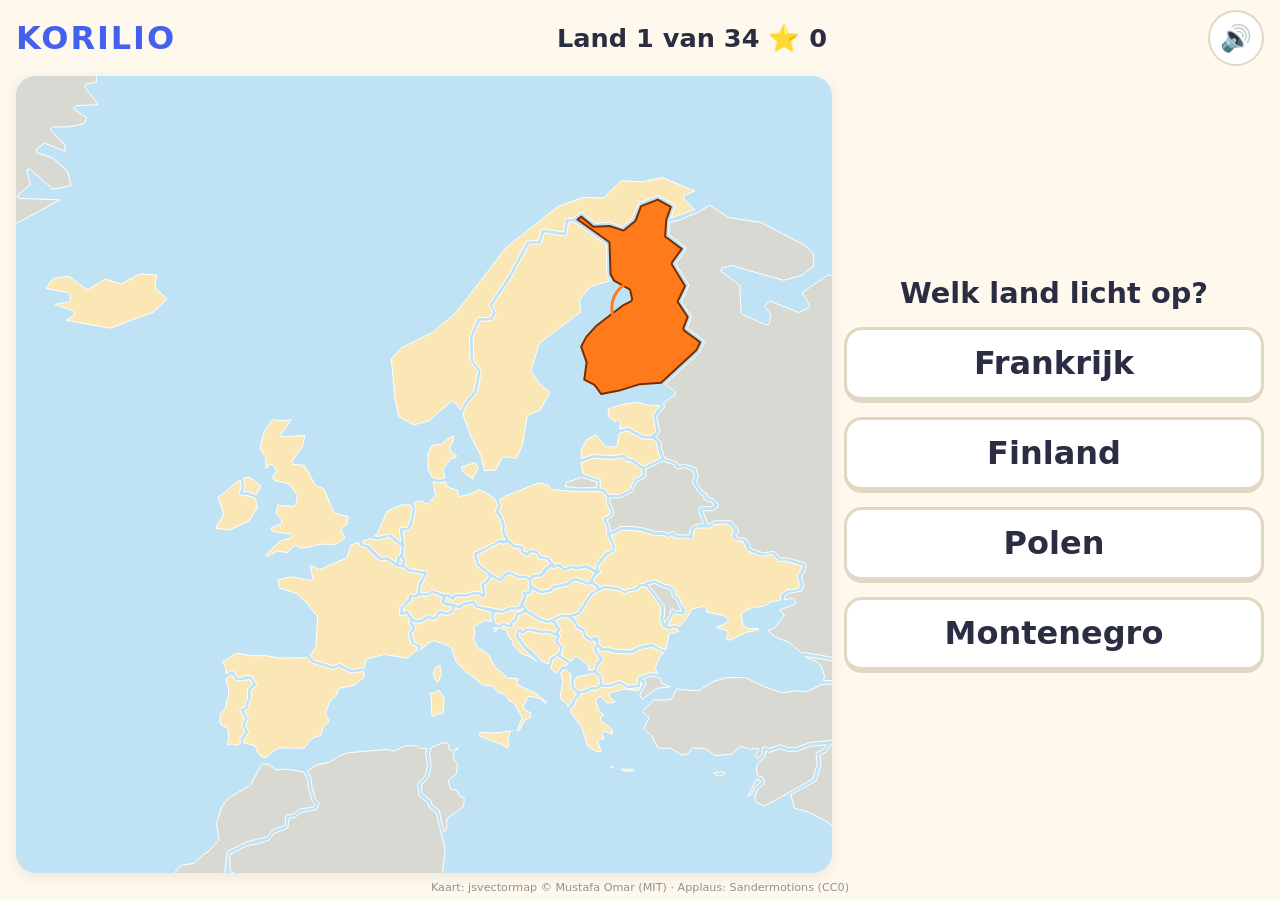
==== index.html @ 7fd8383e "Replace crowd cheer with a small applause Correct answers now get about 2 seconds of soft applause, " ====
<!doctype html>
<html lang="nl">
<head>
  <meta charset="utf-8">
  <meta name="viewport" content="width=device-width, initial-scale=1, viewport-fit=cover">
  <meta name="apple-mobile-web-app-capable" content="yes">
  <meta name="mobile-web-app-capable" content="yes">
  <meta name="apple-mobile-web-app-title" content="KORILIO">
  <meta name="theme-color" content="#bfe3f5">
  <title>KORILIO – Zoek het land</title>
  <link rel="stylesheet" href="css/style.css">
</head>
<body>
  <div class="app">
    <header class="bar">
      <h1 class="logo">KORILIO</h1>
      <div class="progress" id="progress" aria-live="polite"></div>
      <button class="icon-btn" id="sound-toggle" type="button" aria-label="Geluid aan">🔊</button>
    </header>

    <main class="stage">
      <div class="map-wrap">
        <svg id="map" role="img" aria-label="Kaart van Europa waarop één land oplicht"
             preserveAspectRatio="xMidYMid meet"></svg>
      </div>

      <section class="panel">
        <p class="prompt" id="prompt">Welk land licht op?</p>
        <div class="choices" id="choices"></div>
      </section>
    </main>

    <footer class="credit">Kaart: jsvectormap © Mustafa Omar (MIT) · Applaus: Sandermotions (CC0)</footer>
  </div>

  <div class="overlay" id="summary" hidden>
    <div class="card">
      <div class="stars" id="summary-stars"></div>
      <h2 id="summary-title">Goed gedaan!</h2>
      <p id="summary-text"></p>
      <button class="big-btn" id="play-again" type="button">Nog een keer</button>
    </div>
  </div>

  <div class="error-box" id="error-box" hidden></div>

  <script type="module" src="js/main.js"></script>
</body>
</html>
---- css/style.css ----
:root {
  --bg: #fff8ec;
  --ink: #2b2d42;
  --sea: #bfe3f5;
  --land-context: #d9d9d4;
  --land: #fbe7b6;
  --border: #ffffff;
  --target: #ff7a1a;
  --correct: #2bb673;
  --wrong: #b9b9c3;
  --btn: #ffffff;
  --btn-edge: #e2d7c3;
  --accent: #4361ee;
}

* { box-sizing: border-box; }

html, body {
  margin: 0;
  height: 100%;
  overflow: hidden;
  overscroll-behavior: none;
  background: var(--bg);
  color: var(--ink);
  font-family: system-ui, -apple-system, "Segoe UI", Roboto, sans-serif;
  touch-action: manipulation;
  -webkit-user-select: none;
  user-select: none;
  -webkit-touch-callout: none;
  -webkit-tap-highlight-color: transparent;
  -webkit-text-size-adjust: 100%;
}

.app {
  height: 100vh;
  height: 100dvh;
  display: flex;
  flex-direction: column;
  padding: env(safe-area-inset-top) env(safe-area-inset-right) env(safe-area-inset-bottom) env(safe-area-inset-left);
}

.bar {
  display: flex;
  align-items: center;
  gap: 12px;
  padding: 10px 16px;
}

.logo {
  margin: 0;
  font-size: clamp(1.3rem, 2.5vw + 0.6rem, 2rem);
  font-weight: 900;
  letter-spacing: 0.06em;
  color: var(--accent);
}

.progress {
  flex: 1;
  text-align: center;
  font-size: clamp(1.1rem, 1.5vw + 0.7rem, 1.6rem);
  font-weight: 700;
  white-space: nowrap;
}

.icon-btn {
  width: 56px;
  height: 56px;
  border-radius: 50%;
  border: 2px solid var(--btn-edge);
  background: var(--btn);
  font-size: 1.6rem;
  cursor: pointer;
}

.stage {
  flex: 1;
  min-height: 0;
  display: flex;
  flex-direction: column;
  gap: 12px;
  padding: 0 16px 8px;
}

.map-wrap {
  flex: 1;
  min-height: 0;
  border-radius: 20px;
  overflow: hidden;
  background: var(--sea);
  box-shadow: 0 4px 16px rgba(0, 0, 0, 0.08);
}

#map {
  display: block;
  width: 100%;
  height: 100%;
  touch-action: none;
}

#map .sea { fill: var(--sea); }

#map path {
  stroke: var(--border);
  stroke-width: 1px;
  stroke-linejoin: round;
  vector-effect: non-scaling-stroke;
}

#map .context path { fill: var(--land-context); }
#map .playable path { fill: var(--land); transition: fill 0.25s; }

#map .playable path.target {
  fill: var(--target);
  stroke: #7a2e00;
  stroke-width: 2px;
  animation: glow 1.1s ease-in-out infinite alternate;
}

#map .playable path.correct {
  fill: var(--correct);
  stroke: #0d5c36;
  stroke-width: 2px;
}

#map .playable path.guess { fill: #a9a7d9; }

#map .ring {
  fill: none;
  stroke: var(--target);
  stroke-width: 3px;
  vector-effect: non-scaling-stroke;
  animation: ring 1.1s ease-out infinite;
  transform-box: fill-box;
  transform-origin: center;
}

@keyframes glow {
  from { fill: var(--target); }
  to { fill: #ffb23f; }
}

@keyframes ring {
  from { transform: scale(0.5); opacity: 1; }
  to { transform: scale(1.4); opacity: 0; }
}

.panel {
  display: flex;
  flex-direction: column;
  gap: 10px;
}

.prompt {
  margin: 0;
  text-align: center;
  font-size: clamp(1.2rem, 1.5vw + 0.8rem, 1.8rem);
  font-weight: 700;
  min-height: 1.4em;
}

.prompt.yay { color: var(--correct); }
.prompt.try { color: #c05a00; }

.choices {
  display: grid;
  grid-template-columns: 1fr 1fr;
  gap: 14px;
}

.choice, .big-btn {
  min-height: 76px;
  padding: 10px 14px;
  border-radius: 18px;
  border: 3px solid var(--btn-edge);
  border-bottom-width: 6px;
  background: var(--btn);
  color: var(--ink);
  font: inherit;
  font-size: clamp(1.25rem, 1.8vw + 0.7rem, 2rem);
  font-weight: 800;
  line-height: 1.1;
  cursor: pointer;
  transition: transform 0.08s, background 0.2s, border-color 0.2s;
}

.choice:active:not(:disabled), .big-btn:active {
  transform: translateY(3px);
  border-bottom-width: 3px;
}

@media (hover: hover) {
  .choice:hover:not(:disabled) { border-color: var(--accent); }
}

.choice.correct {
  background: var(--correct);
  border-color: #1d8a55;
  color: #fff;
  animation: pop 0.35s ease-out;
}

.choice.wrong {
  background: var(--wrong);
  border-color: #9a9aa6;
  color: #fff;
  animation: shake 0.4s;
}

.choice:disabled { cursor: default; }
.choice:disabled:not(.correct):not(.wrong) { opacity: 0.55; }

@keyframes pop {
  50% { transform: scale(1.08); }
}

@keyframes shake {
  20%, 60% { transform: translateX(-8px); }
  40%, 80% { transform: translateX(8px); }
}

.credit {
  text-align: center;
  font-size: 0.7rem;
  opacity: 0.5;
  padding: 0 0 6px;
}

@media (orientation: landscape) and (min-width: 700px) {
  .stage { flex-direction: row; }
  .map-wrap { flex: 1.8; }
  .panel {
    flex: 1;
    justify-content: center;
    max-width: 420px;
  }
  .choices { grid-template-columns: 1fr; }
}

.overlay {
  position: fixed;
  inset: 0;
  display: grid;
  place-items: center;
  background: rgba(43, 45, 66, 0.55);
  padding: 16px;
}

.overlay[hidden] { display: none; }

.card {
  background: var(--bg);
  border-radius: 28px;
  padding: 32px 28px;
  max-width: 480px;
  width: 100%;
  text-align: center;
  box-shadow: 0 10px 40px rgba(0, 0, 0, 0.25);
}

.card h2 { font-size: 2.2rem; margin: 8px 0; }
.card p { font-size: 1.3rem; margin: 0 0 24px; }
.stars { font-size: 3.5rem; letter-spacing: 0.1em; }

.big-btn {
  width: 100%;
  background: var(--accent);
  border-color: #2d46c7;
  color: #fff;
}

.error-box {
  position: fixed;
  left: 16px;
  right: 16px;
  bottom: 16px;
  padding: 12px 16px;
  background: #ffe1e1;
  border: 2px solid #d33;
  border-radius: 12px;
  font-size: 0.9rem;
}

@media (prefers-reduced-motion: reduce) {
  #map .playable path.target, #map .ring, .choice.correct, .choice.wrong { animation: none; }
}
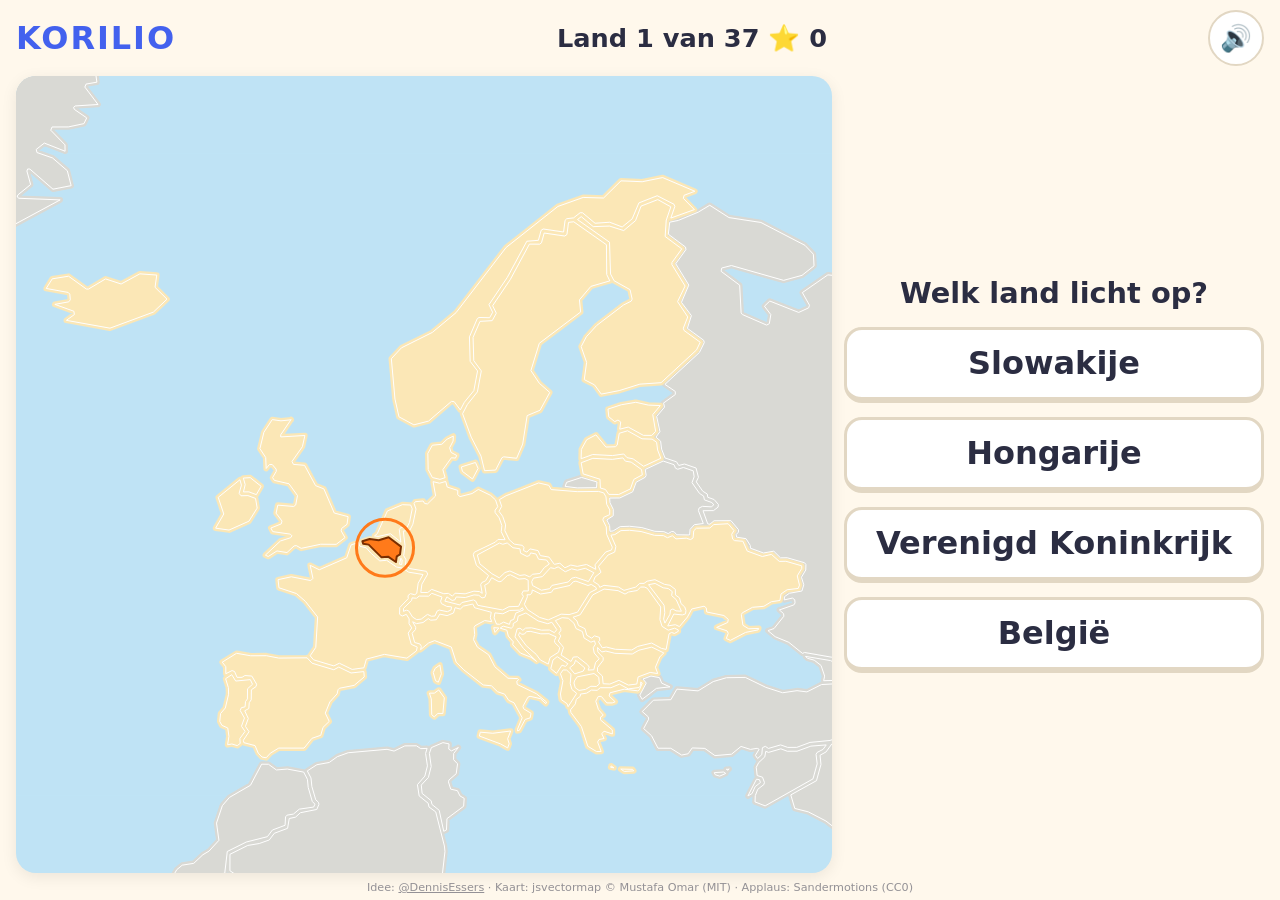
==== commit 9b58ee5d: "Credit the idea to @DennisEssers in the footer Co-Authored-By: Claude Opus 5.5 <noreply@anthropic.co" ====
--- a/index.html
+++ b/index.html
@@ -30,7 +30,7 @@
       </section>
     </main>
 
-    <footer class="credit">Kaart: jsvectormap © Mustafa Omar (MIT) · Applaus: Sandermotions (CC0)</footer>
+    <footer class="credit">Idee: <a href="https://x.com/DennisEssers" target="_blank" rel="noopener">@DennisEssers</a> · Kaart: jsvectormap © Mustafa Omar (MIT) · Applaus: Sandermotions (CC0)</footer>
   </div>
 
   <div class="overlay" id="summary" hidden>
--- a/css/style.css
+++ b/css/style.css
@@ -106,6 +106,10 @@
   vector-effect: non-scaling-stroke;
 }
 
+#map .base path { stroke-width: 1.2px; vector-effect: none; }
+#map .base .base-context { fill: var(--land-context); stroke: var(--land-context); }
+#map .base .base-playable { fill: var(--land); stroke: var(--land); }
+
 #map .context path { fill: var(--land-context); }
 #map .playable path { fill: var(--land); transition: fill 0.25s; }
 
@@ -132,6 +136,20 @@
   animation: ring 1.1s ease-out infinite;
   transform-box: fill-box;
   transform-origin: center;
+}
+
+#map .dot {
+  fill: var(--target);
+  stroke: #7a2e00;
+  stroke-width: 2px;
+  vector-effect: non-scaling-stroke;
+  animation: glow 1.1s ease-in-out infinite alternate;
+}
+
+#map .dot.correct {
+  fill: var(--correct);
+  stroke: #0d5c36;
+  animation: none;
 }
 
 @keyframes glow {
@@ -225,6 +243,8 @@
   padding: 0 0 6px;
 }
 
+.credit a { color: inherit; }
+
 @media (orientation: landscape) and (min-width: 700px) {
   .stage { flex-direction: row; }
   .map-wrap { flex: 1.8; }
@@ -281,5 +301,5 @@
 }
 
 @media (prefers-reduced-motion: reduce) {
-  #map .playable path.target, #map .ring, .choice.correct, .choice.wrong { animation: none; }
-}
+  #map .playable path.target, #map .ring, #map .dot, .choice.correct, .choice.wrong { animation: none; }
+}
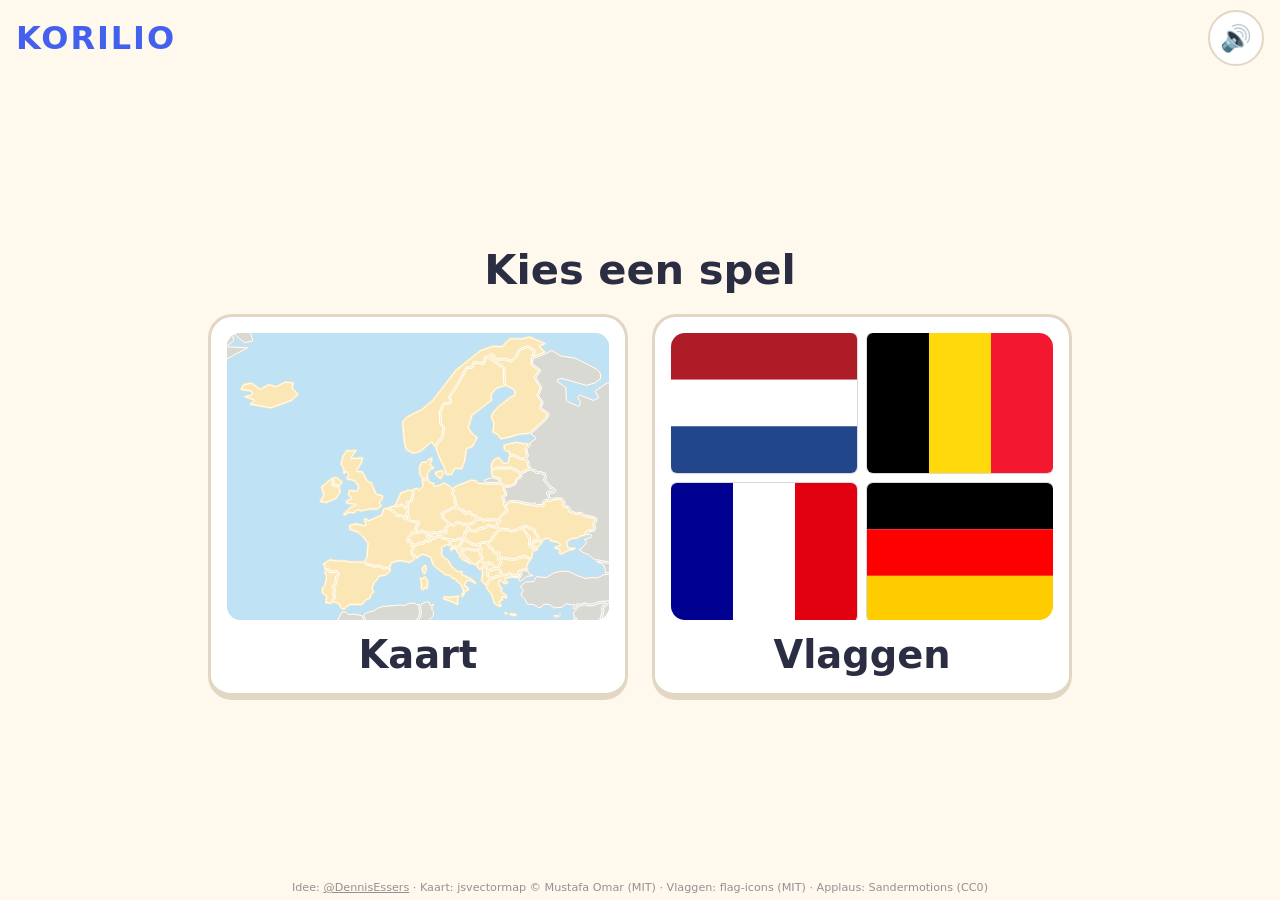
==== commit 3b62af02: "Add flag game and an opening menu (Kaart / Vlaggen) The new Vlaggen module shows the flag of one of " ====
--- a/index.html
+++ b/index.html
@@ -7,30 +7,55 @@
   <meta name="mobile-web-app-capable" content="yes">
   <meta name="apple-mobile-web-app-title" content="KORILIO">
   <meta name="theme-color" content="#bfe3f5">
-  <title>KORILIO – Zoek het land</title>
+  <title>KORILIO – Kaart en vlaggen</title>
   <link rel="stylesheet" href="css/style.css">
 </head>
-<body>
+<body data-screen="menu">
   <div class="app">
     <header class="bar">
+      <button class="icon-btn game-only" id="home" type="button" aria-label="Menu">🏠</button>
       <h1 class="logo">KORILIO</h1>
-      <div class="progress" id="progress" aria-live="polite"></div>
+      <div class="progress game-only" id="progress" aria-live="polite"></div>
       <button class="icon-btn" id="sound-toggle" type="button" aria-label="Geluid aan">🔊</button>
     </header>
 
+    <section class="menu" id="menu">
+      <h2 class="menu-title">Kies een spel</h2>
+      <div class="menu-cards">
+        <button class="menu-card" type="button" data-mode="kaart">
+          <span class="menu-pic">
+            <svg id="menu-map" class="map-svg" aria-hidden="true" preserveAspectRatio="xMidYMid slice"></svg>
+          </span>
+          <span class="menu-label">Kaart</span>
+        </button>
+        <button class="menu-card" type="button" data-mode="vlaggen">
+          <span class="menu-pic menu-flags" aria-hidden="true">
+            <img src="flags/nl.svg" alt=""><img src="flags/be.svg" alt=""><img src="flags/fr.svg" alt=""><img src="flags/de.svg" alt="">
+          </span>
+          <span class="menu-label">Vlaggen</span>
+        </button>
+      </div>
+    </section>
+
     <main class="stage">
-      <div class="map-wrap">
-        <svg id="map" role="img" aria-label="Kaart van Europa waarop één land oplicht"
+      <div class="view map-wrap">
+        <svg id="map" class="map-svg" role="img" aria-label="Kaart van Europa waarop één land oplicht"
              preserveAspectRatio="xMidYMid meet"></svg>
       </div>
 
+      <div class="view flag-wrap">
+        <div class="flag-frame">
+          <img id="flag" alt="Vlag van een Europees land" draggable="false">
+        </div>
+      </div>
+
       <section class="panel">
-        <p class="prompt" id="prompt">Welk land licht op?</p>
+        <p class="prompt" id="prompt"></p>
         <div class="choices" id="choices"></div>
       </section>
     </main>
 
-    <footer class="credit">Idee: <a href="https://x.com/DennisEssers" target="_blank" rel="noopener">@DennisEssers</a> · Kaart: jsvectormap © Mustafa Omar (MIT) · Applaus: Sandermotions (CC0)</footer>
+    <footer class="credit">Idee: <a href="https://x.com/DennisEssers" target="_blank" rel="noopener">@DennisEssers</a> · Kaart: jsvectormap © Mustafa Omar (MIT) · Vlaggen: flag-icons (MIT) · Applaus: Sandermotions (CC0)</footer>
   </div>
 
   <div class="overlay" id="summary" hidden>
@@ -38,7 +63,10 @@
       <div class="stars" id="summary-stars"></div>
       <h2 id="summary-title">Goed gedaan!</h2>
       <p id="summary-text"></p>
-      <button class="big-btn" id="play-again" type="button">Nog een keer</button>
+      <div class="card-buttons">
+        <button class="big-btn" id="play-again" type="button">Nog een keer</button>
+        <button class="big-btn secondary" id="summary-menu" type="button">Menu</button>
+      </div>
     </div>
   </div>
 
--- a/css/style.css
+++ b/css/style.css
@@ -62,6 +62,8 @@
   white-space: nowrap;
 }
 
+#sound-toggle { margin-left: auto; }
+
 .icon-btn {
   width: 56px;
   height: 56px;
@@ -81,54 +83,182 @@
   padding: 0 16px 8px;
 }
 
-.map-wrap {
+.view {
   flex: 1;
   min-height: 0;
   border-radius: 20px;
   overflow: hidden;
+  box-shadow: 0 4px 16px rgba(0, 0, 0, 0.08);
+}
+
+.map-wrap { background: var(--sea); }
+
+.flag-wrap {
+  background: #fff;
+  display: grid;
+  place-items: center;
+  padding: 24px;
+  container-type: size;
+}
+
+.flag-frame {
+  width: min(100cqw, 133.33cqh);
+  aspect-ratio: 4 / 3;
+  border-radius: 10px;
+  overflow: hidden;
+  box-shadow: 0 0 0 1px rgba(0, 0, 0, 0.15), 0 8px 24px rgba(0, 0, 0, 0.15);
+  transition: box-shadow 0.2s;
+}
+
+.flag-frame.correct {
+  box-shadow: 0 0 0 7px var(--correct), 0 8px 24px rgba(0, 0, 0, 0.15);
+}
+
+.flag-frame img {
+  display: block;
+  width: 100%;
+  height: 100%;
+  object-fit: cover;
+  -webkit-user-drag: none;
+}
+
+/* Screens: body[data-screen] is "menu", "kaart" or "vlaggen". */
+[data-screen="menu"] .stage,
+[data-screen="menu"] .game-only { display: none; }
+[data-screen="kaart"] .menu,
+[data-screen="vlaggen"] .menu,
+[data-screen="kaart"] .flag-wrap,
+[data-screen="vlaggen"] .map-wrap { display: none; }
+
+.menu {
+  flex: 1;
+  min-height: 0;
+  display: flex;
+  flex-direction: column;
+  align-items: center;
+  justify-content: center;
+  gap: 20px;
+  padding: 0 16px 12px;
+}
+
+.menu-title {
+  margin: 0;
+  font-size: clamp(1.6rem, 2.5vw + 1rem, 2.6rem);
+  font-weight: 800;
+}
+
+.menu-cards {
+  display: flex;
+  gap: 24px;
+  width: 100%;
+  max-width: 880px;
+  min-height: 0;
+  justify-content: center;
+}
+
+.menu-card {
+  flex: 1;
+  max-width: 420px;
+  min-height: 180px;
+  display: flex;
+  flex-direction: column;
+  align-items: center;
+  gap: 12px;
+  padding: 16px;
+  border-radius: 24px;
+  border: 3px solid var(--btn-edge);
+  border-bottom-width: 7px;
+  background: var(--btn);
+  color: var(--ink);
+  font: inherit;
+  cursor: pointer;
+  transition: transform 0.08s, border-color 0.2s;
+}
+
+.menu-card:active {
+  transform: translateY(4px);
+  border-bottom-width: 3px;
+}
+
+@media (hover: hover) {
+  .menu-card:hover { border-color: var(--accent); }
+}
+
+.menu-pic {
+  display: block;
+  pointer-events: none;
+  width: 100%;
+  aspect-ratio: 4 / 3;
+  border-radius: 14px;
+  overflow: hidden;
   background: var(--sea);
-  box-shadow: 0 4px 16px rgba(0, 0, 0, 0.08);
-}
-
-#map {
+}
+
+.menu-flags {
+  display: grid;
+  grid-template-columns: 1fr 1fr;
+  gap: 10px;
+  background: none;
+}
+
+.menu-flags img {
+  width: 100%;
+  height: 100%;
+  object-fit: cover;
+  border-radius: 6px;
+  box-shadow: 0 0 0 1px rgba(0, 0, 0, 0.15);
+}
+
+.menu-label {
+  font-size: clamp(1.6rem, 2vw + 1rem, 2.4rem);
+  font-weight: 900;
+}
+
+@media (orientation: portrait) {
+  .menu-cards { flex-direction: column; align-items: center; }
+  .menu-card { width: 100%; }
+  .menu-pic { aspect-ratio: 16 / 9; }
+}
+
+.map-svg {
   display: block;
   width: 100%;
   height: 100%;
   touch-action: none;
 }
 
-#map .sea { fill: var(--sea); }
-
-#map path {
+.map-svg .sea { fill: var(--sea); }
+
+.map-svg path {
   stroke: var(--border);
   stroke-width: 1px;
   stroke-linejoin: round;
   vector-effect: non-scaling-stroke;
 }
 
-#map .base path { stroke-width: 1.2px; vector-effect: none; }
-#map .base .base-context { fill: var(--land-context); stroke: var(--land-context); }
-#map .base .base-playable { fill: var(--land); stroke: var(--land); }
-
-#map .context path { fill: var(--land-context); }
-#map .playable path { fill: var(--land); transition: fill 0.25s; }
-
-#map .playable path.target {
+.map-svg .base path { stroke-width: 1.2px; vector-effect: none; }
+.map-svg .base .base-context { fill: var(--land-context); stroke: var(--land-context); }
+.map-svg .base .base-playable { fill: var(--land); stroke: var(--land); }
+
+.map-svg .context path { fill: var(--land-context); }
+.map-svg .playable path { fill: var(--land); transition: fill 0.25s; }
+
+.map-svg .playable path.target {
   fill: var(--target);
   stroke: #7a2e00;
   stroke-width: 2px;
   animation: glow 1.1s ease-in-out infinite alternate;
 }
 
-#map .playable path.correct {
+.map-svg .playable path.correct {
   fill: var(--correct);
   stroke: #0d5c36;
   stroke-width: 2px;
 }
 
-#map .playable path.guess { fill: #a9a7d9; }
-
-#map .ring {
+.map-svg .playable path.guess { fill: #a9a7d9; }
+
+.map-svg .ring {
   fill: none;
   stroke: var(--target);
   stroke-width: 3px;
@@ -138,7 +268,7 @@
   transform-origin: center;
 }
 
-#map .dot {
+.map-svg .dot {
   fill: var(--target);
   stroke: #7a2e00;
   stroke-width: 2px;
@@ -146,7 +276,7 @@
   animation: glow 1.1s ease-in-out infinite alternate;
 }
 
-#map .dot.correct {
+.map-svg .dot.correct {
   fill: var(--correct);
   stroke: #0d5c36;
   animation: none;
@@ -247,7 +377,7 @@
 
 @media (orientation: landscape) and (min-width: 700px) {
   .stage { flex-direction: row; }
-  .map-wrap { flex: 1.8; }
+  .view { flex: 1.8; }
   .panel {
     flex: 1;
     justify-content: center;
@@ -281,11 +411,23 @@
 .card p { font-size: 1.3rem; margin: 0 0 24px; }
 .stars { font-size: 3.5rem; letter-spacing: 0.1em; }
 
+.card-buttons {
+  display: flex;
+  flex-direction: column;
+  gap: 12px;
+}
+
 .big-btn {
   width: 100%;
   background: var(--accent);
   border-color: #2d46c7;
   color: #fff;
+}
+
+.big-btn.secondary {
+  background: var(--btn);
+  border-color: var(--btn-edge);
+  color: var(--ink);
 }
 
 .error-box {
@@ -301,5 +443,5 @@
 }
 
 @media (prefers-reduced-motion: reduce) {
-  #map .playable path.target, #map .ring, #map .dot, .choice.correct, .choice.wrong { animation: none; }
-}
+  .map-svg .playable path.target, .map-svg .ring, .map-svg .dot, .choice.correct, .choice.wrong { animation: none; }
+}
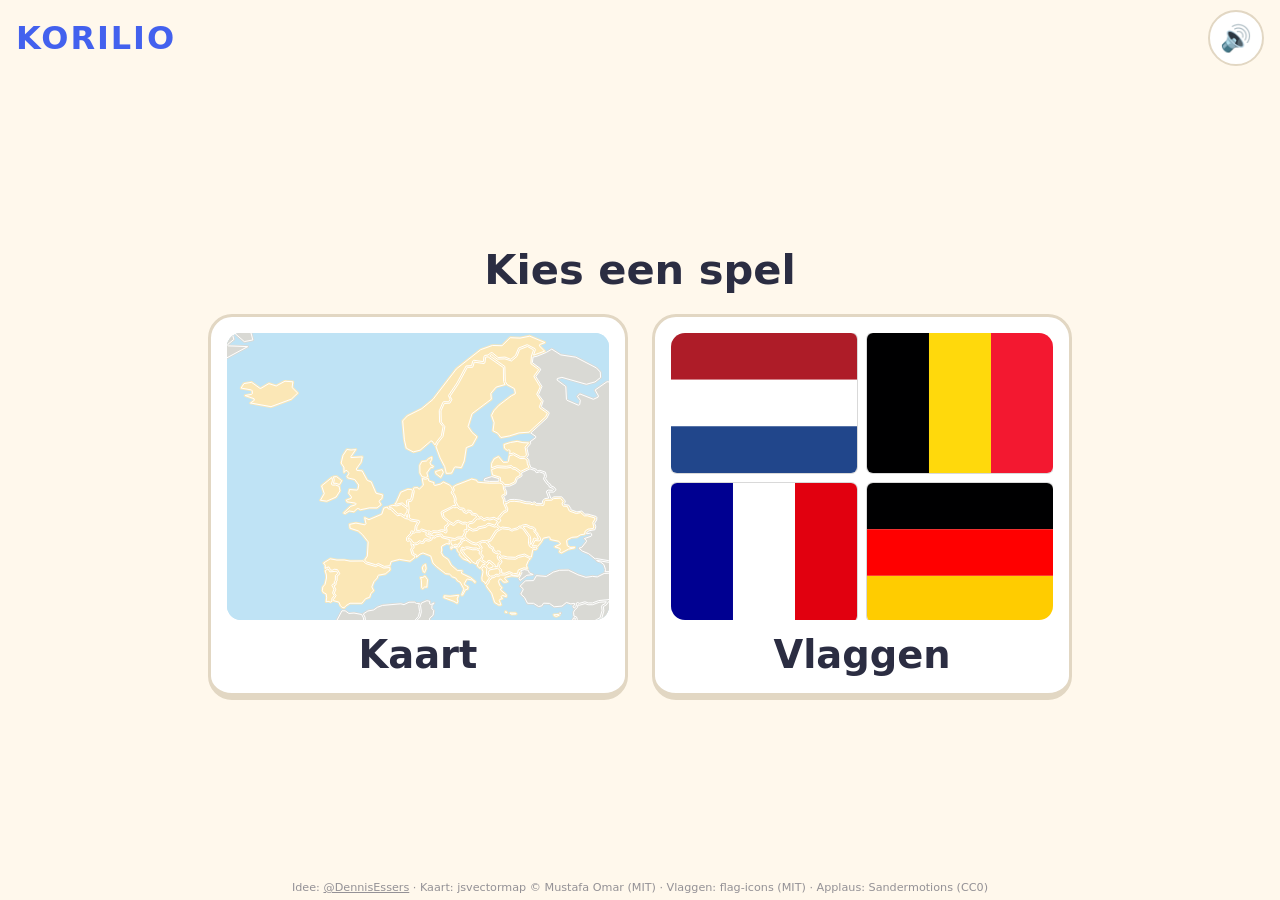
==== commit 493dba77: "Add Afrika, West- en Centraal-Azië, Zuid- en Oost-Azië Three new regions for both Kaart and Vlaggen:" ====
--- a/index.html
+++ b/index.html
@@ -8,14 +8,14 @@
   <meta name="apple-mobile-web-app-title" content="KORILIO">
   <meta name="theme-color" content="#bfe3f5">
   <title>KORILIO – Kaart en vlaggen</title>
-  <link rel="stylesheet" href="css/style.css">
+  <link rel="stylesheet" href="css/style.css?v=6">
 </head>
-<body data-screen="menu">
+<body data-screen="menu" data-mode="">
   <div class="app">
     <header class="bar">
-      <button class="icon-btn game-only" id="home" type="button" aria-label="Menu">🏠</button>
+      <button class="icon-btn" id="home" type="button" aria-label="Menu">🏠</button>
       <h1 class="logo">KORILIO</h1>
-      <div class="progress game-only" id="progress" aria-live="polite"></div>
+      <div class="progress" id="progress" aria-live="polite"></div>
       <button class="icon-btn" id="sound-toggle" type="button" aria-label="Geluid aan">🔊</button>
     </header>
 
@@ -37,15 +37,20 @@
       </div>
     </section>
 
+    <section class="menu" id="regions">
+      <h2 class="menu-title" id="regions-title">Kies een werelddeel</h2>
+      <div class="menu-cards region-cards" id="region-cards"></div>
+    </section>
+
     <main class="stage">
       <div class="view map-wrap">
-        <svg id="map" class="map-svg" role="img" aria-label="Kaart van Europa waarop één land oplicht"
+        <svg id="map" class="map-svg" role="img" aria-label="Kaart waarop één land oplicht"
              preserveAspectRatio="xMidYMid meet"></svg>
       </div>
 
       <div class="view flag-wrap">
         <div class="flag-frame">
-          <img id="flag" alt="Vlag van een Europees land" draggable="false">
+          <img id="flag" alt="Vlag van een land" draggable="false">
         </div>
       </div>
 
@@ -72,6 +77,6 @@
 
   <div class="error-box" id="error-box" hidden></div>
 
-  <script type="module" src="js/main.js"></script>
+  <script type="module" src="js/main.js?v=6"></script>
 </body>
 </html>
--- a/css/style.css
+++ b/css/style.css
@@ -122,13 +122,17 @@
   -webkit-user-drag: none;
 }
 
-/* Screens: body[data-screen] is "menu", "kaart" or "vlaggen". */
-[data-screen="menu"] .stage,
-[data-screen="menu"] .game-only { display: none; }
-[data-screen="kaart"] .menu,
-[data-screen="vlaggen"] .menu,
-[data-screen="kaart"] .flag-wrap,
-[data-screen="vlaggen"] .map-wrap { display: none; }
+/* Screens: body[data-screen] is "menu", "regions" or "game"; body[data-mode] is "kaart" or "vlaggen". */
+body:not([data-screen="menu"]) #menu,
+body:not([data-screen="regions"]) #regions,
+body:not([data-screen="game"]) .stage,
+body[data-screen="menu"] #home { display: none; }
+body:not([data-screen="game"]) #progress { visibility: hidden; }
+body[data-mode="kaart"] .flag-wrap,
+body[data-mode="vlaggen"] .map-wrap,
+body[data-mode="kaart"] .region-flags,
+body[data-mode="vlaggen"] .region-map { display: none; }
+
 
 .menu {
   flex: 1;
@@ -214,10 +218,32 @@
   font-weight: 900;
 }
 
+/* Region screen: 6 cards, 3 x 2 in landscape, 2 x 3 in portrait. */
+.menu-cards.region-cards {
+  display: grid;
+  grid-template-columns: repeat(3, 1fr);
+  gap: 14px;
+  max-width: 980px;
+}
+
+.menu-card.region-card {
+  max-width: none;
+  min-height: 0;
+  padding: 10px;
+  gap: 6px;
+}
+
+.region-card .menu-pic { aspect-ratio: 16 / 10; }
+.region-card .menu-flags { gap: 6px; }
+.region-card .menu-label { font-size: clamp(1rem, 0.9vw + 0.7rem, 1.45rem); line-height: 1.15; }
+
 @media (orientation: portrait) {
   .menu-cards { flex-direction: column; align-items: center; }
   .menu-card { width: 100%; }
   .menu-pic { aspect-ratio: 16 / 9; }
+  .menu-cards.region-cards { grid-template-columns: repeat(2, 1fr); }
+  .menu-card.region-card { width: auto; }
+  .region-card .menu-pic { aspect-ratio: 2 / 1; }
 }
 
 .map-svg {
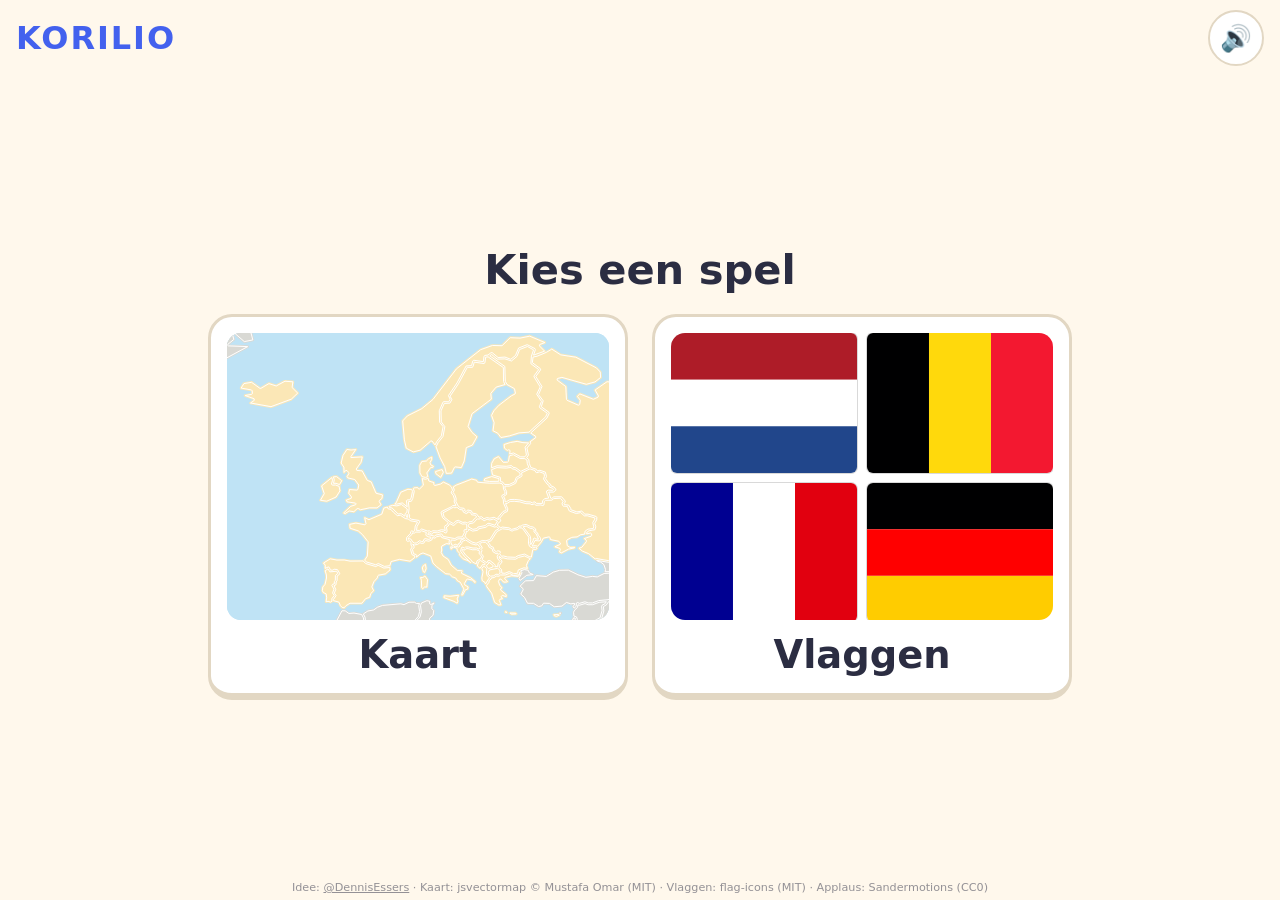
==== commit 5bdea074: "Add Rusland and Belarus to Europa without enlarging the map Belarus fits in the existing frame. Russ" ====
--- a/index.html
+++ b/index.html
@@ -8,7 +8,7 @@
   <meta name="apple-mobile-web-app-title" content="KORILIO">
   <meta name="theme-color" content="#bfe3f5">
   <title>KORILIO – Kaart en vlaggen</title>
-  <link rel="stylesheet" href="css/style.css?v=6">
+  <link rel="stylesheet" href="css/style.css?v=7">
 </head>
 <body data-screen="menu" data-mode="">
   <div class="app">
@@ -77,6 +77,6 @@
 
   <div class="error-box" id="error-box" hidden></div>
 
-  <script type="module" src="js/main.js?v=6"></script>
+  <script type="module" src="js/main.js?v=7"></script>
 </body>
 </html>
